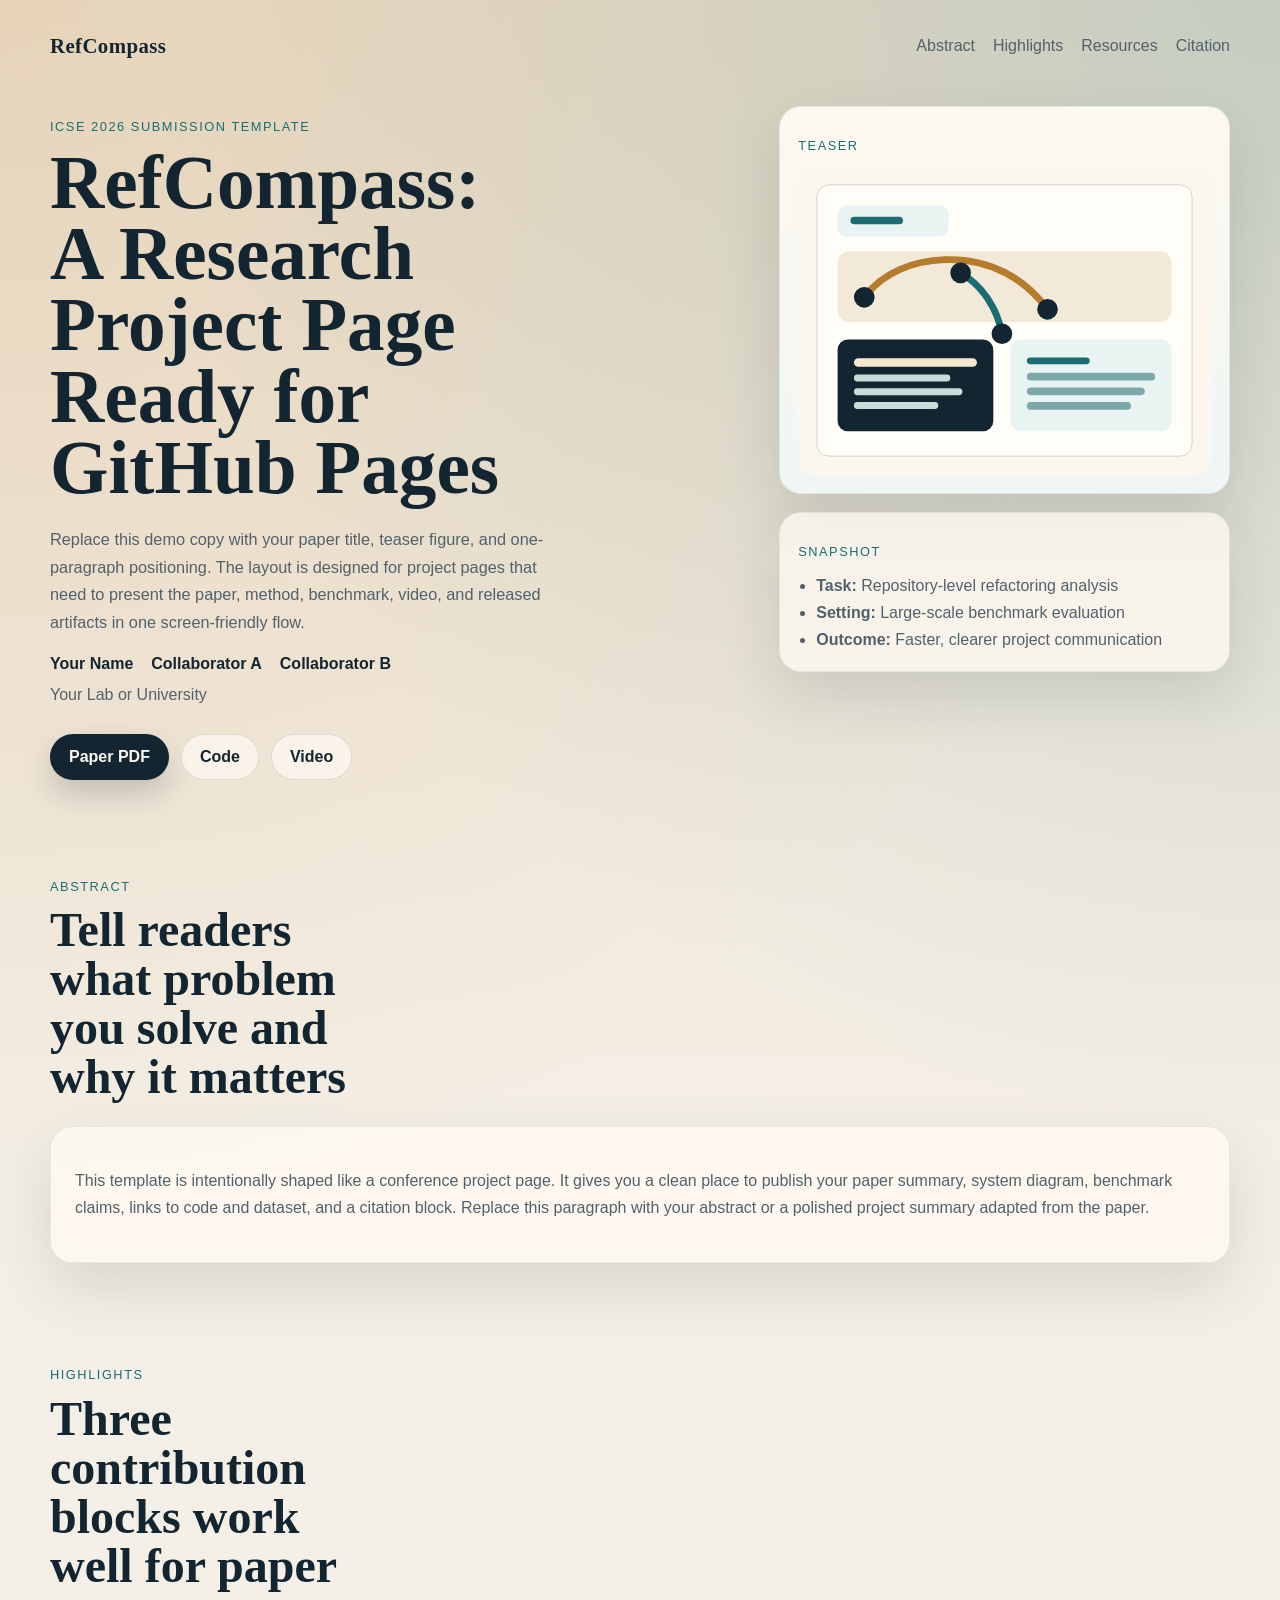
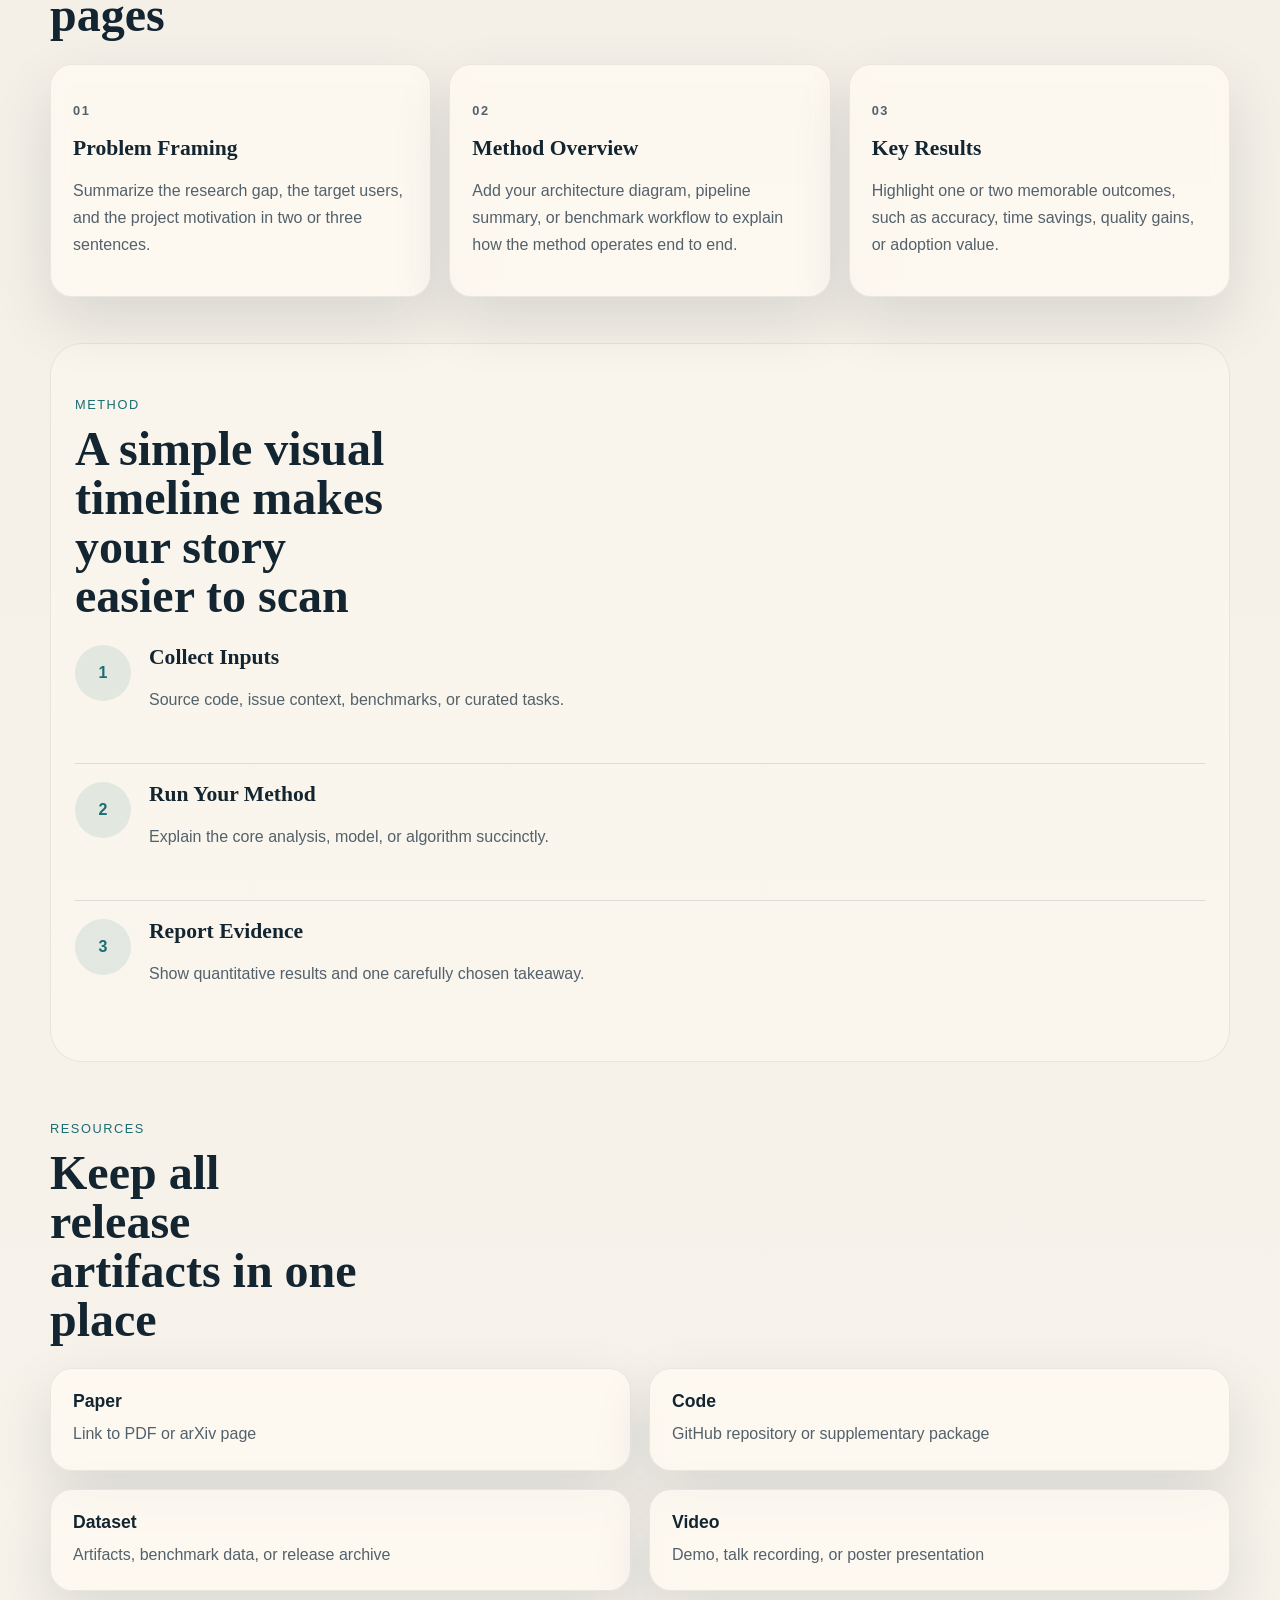
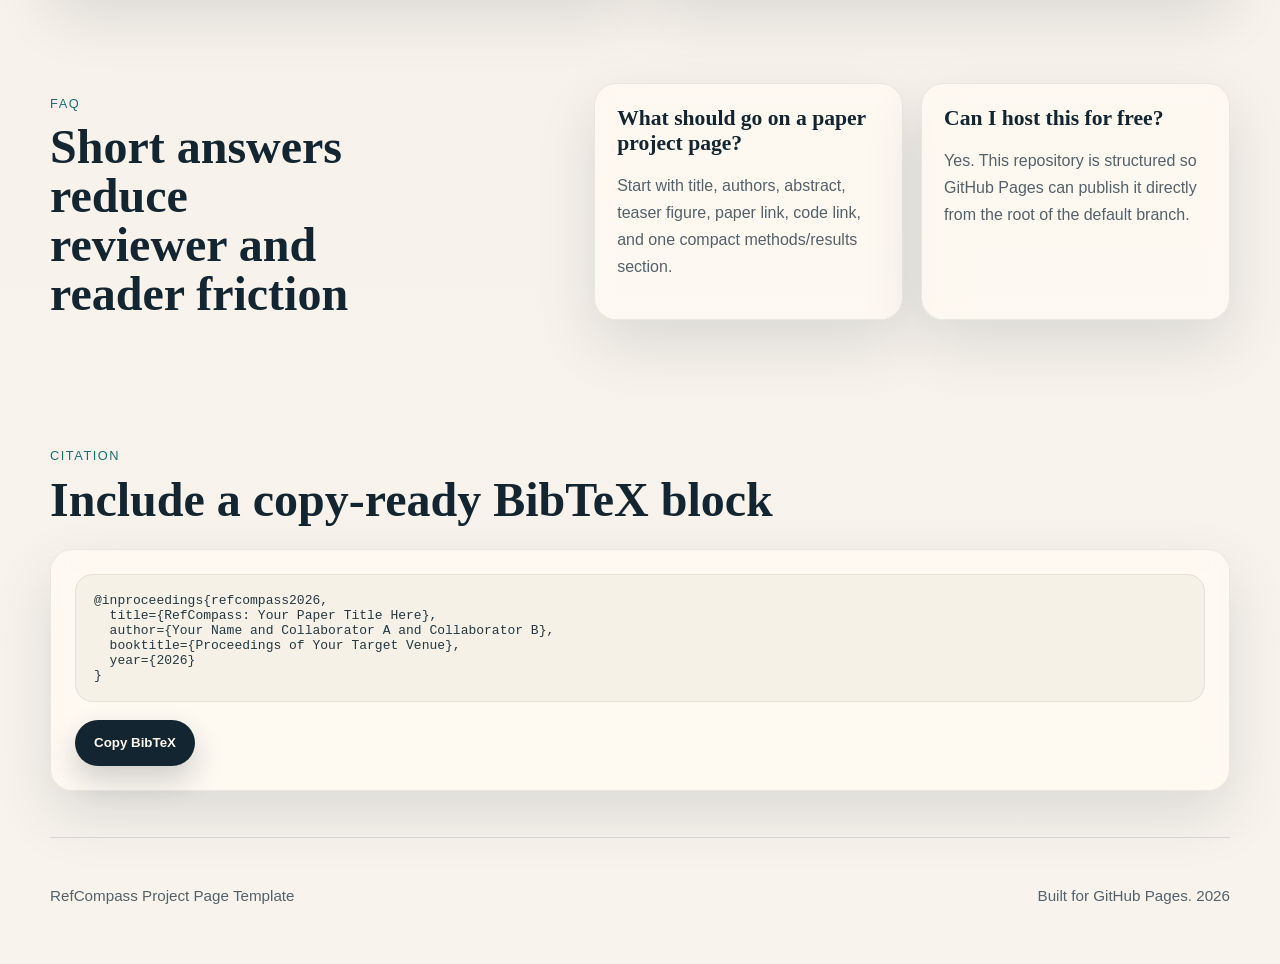
==== index.html @ 828da2b2 "Initial paper project site" ====
<!DOCTYPE html>
<html lang="en">
  <head>
    <meta charset="UTF-8" />
    <meta name="viewport" content="width=device-width, initial-scale=1.0" />
    <title>RefCompass | Paper Project</title>
    <meta
      name="description"
      content="RefCompass is a paper project website template for showcasing your research, demo, code, and artifacts."
    />
    <link rel="stylesheet" href="./styles.css" />
  </head>
  <body>
    <div class="page-shell">
      <header class="hero">
        <nav class="topbar">
          <a class="brand" href="#top">RefCompass</a>
          <div class="topbar-links">
            <a href="#abstract">Abstract</a>
            <a href="#highlights">Highlights</a>
            <a href="#resources">Resources</a>
            <a href="#citation">Citation</a>
          </div>
        </nav>

        <section class="hero-grid" id="top">
          <div class="hero-copy">
            <p class="eyebrow">ICSE 2026 Submission Template</p>
            <h1>RefCompass: A Research Project Page Ready for GitHub Pages</h1>
            <p class="hero-text">
              Replace this demo copy with your paper title, teaser figure, and
              one-paragraph positioning. The layout is designed for project
              pages that need to present the paper, method, benchmark, video,
              and released artifacts in one screen-friendly flow.
            </p>
            <div class="author-line">
              <span>Your Name</span>
              <span>Collaborator A</span>
              <span>Collaborator B</span>
            </div>
            <p class="affiliation">Your Lab or University</p>
            <div class="hero-actions">
              <a class="button button-primary" href="#resources">Paper PDF</a>
              <a class="button button-secondary" href="#resources">Code</a>
              <a class="button button-secondary" href="#resources">Video</a>
            </div>
          </div>

          <aside class="hero-panel">
            <div class="panel-card panel-card-accent">
              <p class="panel-kicker">Teaser</p>
              <img
                src="./assets/preview-card.svg"
                alt="Preview illustration for the research project page"
              />
            </div>
            <div class="panel-card">
              <p class="panel-kicker">Snapshot</p>
              <ul class="stat-list">
                <li><strong>Task:</strong> Repository-level refactoring analysis</li>
                <li><strong>Setting:</strong> Large-scale benchmark evaluation</li>
                <li><strong>Outcome:</strong> Faster, clearer project communication</li>
              </ul>
            </div>
          </aside>
        </section>
      </header>

      <main>
        <section class="section" id="abstract">
          <div class="section-heading">
            <p class="section-label">Abstract</p>
            <h2>Tell readers what problem you solve and why it matters</h2>
          </div>
          <div class="abstract-card">
            <p>
              This template is intentionally shaped like a conference project
              page. It gives you a clean place to publish your paper summary,
              system diagram, benchmark claims, links to code and dataset, and
              a citation block. Replace this paragraph with your abstract or a
              polished project summary adapted from the paper.
            </p>
          </div>
        </section>

        <section class="section" id="highlights">
          <div class="section-heading">
            <p class="section-label">Highlights</p>
            <h2>Three contribution blocks work well for paper pages</h2>
          </div>
          <div class="feature-grid">
            <article class="feature-card">
              <p class="feature-index">01</p>
              <h3>Problem Framing</h3>
              <p>
                Summarize the research gap, the target users, and the project
                motivation in two or three sentences.
              </p>
            </article>
            <article class="feature-card">
              <p class="feature-index">02</p>
              <h3>Method Overview</h3>
              <p>
                Add your architecture diagram, pipeline summary, or benchmark
                workflow to explain how the method operates end to end.
              </p>
            </article>
            <article class="feature-card">
              <p class="feature-index">03</p>
              <h3>Key Results</h3>
              <p>
                Highlight one or two memorable outcomes, such as accuracy,
                time savings, quality gains, or adoption value.
              </p>
            </article>
          </div>
        </section>

        <section class="section section-alt">
          <div class="section-heading">
            <p class="section-label">Method</p>
            <h2>A simple visual timeline makes your story easier to scan</h2>
          </div>
          <div class="timeline">
            <div class="timeline-step">
              <span>1</span>
              <div>
                <h3>Collect Inputs</h3>
                <p>Source code, issue context, benchmarks, or curated tasks.</p>
              </div>
            </div>
            <div class="timeline-step">
              <span>2</span>
              <div>
                <h3>Run Your Method</h3>
                <p>Explain the core analysis, model, or algorithm succinctly.</p>
              </div>
            </div>
            <div class="timeline-step">
              <span>3</span>
              <div>
                <h3>Report Evidence</h3>
                <p>Show quantitative results and one carefully chosen takeaway.</p>
              </div>
            </div>
          </div>
        </section>

        <section class="section" id="resources">
          <div class="section-heading">
            <p class="section-label">Resources</p>
            <h2>Keep all release artifacts in one place</h2>
          </div>
          <div class="resource-grid">
            <a class="resource-card" href="#">
              <strong>Paper</strong>
              <span>Link to PDF or arXiv page</span>
            </a>
            <a class="resource-card" href="#">
              <strong>Code</strong>
              <span>GitHub repository or supplementary package</span>
            </a>
            <a class="resource-card" href="#">
              <strong>Dataset</strong>
              <span>Artifacts, benchmark data, or release archive</span>
            </a>
            <a class="resource-card" href="#">
              <strong>Video</strong>
              <span>Demo, talk recording, or poster presentation</span>
            </a>
          </div>
        </section>

        <section class="section section-split">
          <div class="section-heading">
            <p class="section-label">FAQ</p>
            <h2>Short answers reduce reviewer and reader friction</h2>
          </div>
          <div class="faq-list">
            <article class="faq-card">
              <h3>What should go on a paper project page?</h3>
              <p>
                Start with title, authors, abstract, teaser figure, paper link,
                code link, and one compact methods/results section.
              </p>
            </article>
            <article class="faq-card">
              <h3>Can I host this for free?</h3>
              <p>
                Yes. This repository is structured so GitHub Pages can publish
                it directly from the root of the default branch.
              </p>
            </article>
          </div>
        </section>

        <section class="section citation-section" id="citation">
          <div class="section-heading">
            <p class="section-label">Citation</p>
            <h2>Include a copy-ready BibTeX block</h2>
          </div>
          <div class="citation-card">
            <pre id="bibtex">@inproceedings{refcompass2026,
  title={RefCompass: Your Paper Title Here},
  author={Your Name and Collaborator A and Collaborator B},
  booktitle={Proceedings of Your Target Venue},
  year={2026}
}</pre>
            <button id="copy-citation" class="button button-primary" type="button">
              Copy BibTeX
            </button>
          </div>
        </section>
      </main>

      <footer class="footer">
        <p>RefCompass Project Page Template</p>
        <p>
          Built for GitHub Pages. <span id="year"></span>
        </p>
      </footer>
    </div>

    <script src="./script.js"></script>
  </body>
</html>
---- styles.css ----
:root {
  --bg: #f4efe6;
  --paper: #fffaf2;
  --ink: #132530;
  --muted: #53616b;
  --line: rgba(19, 37, 48, 0.12);
  --gold: #b67b2d;
  --teal: #1b6d74;
  --teal-soft: rgba(27, 109, 116, 0.1);
  --shadow: 0 24px 60px rgba(19, 37, 48, 0.12);
  --radius: 22px;
}

* {
  box-sizing: border-box;
}

html {
  scroll-behavior: smooth;
}

body {
  margin: 0;
  font-family: "Avenir Next", "Segoe UI", sans-serif;
  color: var(--ink);
  background:
    radial-gradient(circle at top left, rgba(182, 123, 45, 0.16), transparent 28%),
    radial-gradient(circle at top right, rgba(27, 109, 116, 0.2), transparent 26%),
    linear-gradient(180deg, #efe4d3 0%, var(--bg) 30%, #f8f4ed 100%);
}

a {
  color: inherit;
  text-decoration: none;
}

img {
  display: block;
  max-width: 100%;
}

.page-shell {
  width: min(1180px, calc(100% - 32px));
  margin: 0 auto;
  padding: 24px 0 40px;
}

.hero {
  padding: 10px 0 40px;
}

.topbar {
  display: flex;
  align-items: center;
  justify-content: space-between;
  gap: 20px;
  margin-bottom: 48px;
}

.brand {
  font-family: "Iowan Old Style", "Palatino Linotype", serif;
  font-size: 1.3rem;
  font-weight: 700;
  letter-spacing: 0.02em;
}

.topbar-links {
  display: flex;
  flex-wrap: wrap;
  gap: 18px;
  color: var(--muted);
}

.hero-grid {
  display: grid;
  grid-template-columns: minmax(0, 1.4fr) minmax(300px, 0.9fr);
  gap: 28px;
  align-items: start;
}

.eyebrow,
.section-label,
.panel-kicker,
.feature-index {
  text-transform: uppercase;
  letter-spacing: 0.12em;
  font-size: 0.8rem;
}

.eyebrow,
.section-label,
.panel-kicker {
  color: var(--teal);
}

h1,
h2,
h3 {
  font-family: "Iowan Old Style", "Palatino Linotype", serif;
  margin: 0;
}

h1 {
  margin-top: 10px;
  font-size: clamp(2.7rem, 6vw, 4.7rem);
  line-height: 0.95;
  max-width: 12ch;
}

h2 {
  font-size: clamp(2rem, 4vw, 3rem);
  line-height: 1.02;
  max-width: 13ch;
}

h3 {
  font-size: 1.35rem;
  margin-bottom: 12px;
}

.hero-text,
.abstract-card p,
.feature-card p,
.timeline-step p,
.resource-card span,
.faq-card p,
.footer,
.stat-list,
.affiliation {
  color: var(--muted);
  line-height: 1.7;
}

.hero-text {
  margin: 22px 0 18px;
  max-width: 58ch;
  font-size: 1.02rem;
}

.author-line {
  display: flex;
  flex-wrap: wrap;
  gap: 10px 18px;
  font-weight: 600;
}

.affiliation {
  margin: 8px 0 26px;
}

.hero-actions {
  display: flex;
  flex-wrap: wrap;
  gap: 12px;
}

.button {
  display: inline-flex;
  align-items: center;
  justify-content: center;
  min-height: 46px;
  padding: 0 18px;
  border-radius: 999px;
  border: 1px solid transparent;
  font-weight: 700;
  transition: transform 180ms ease, box-shadow 180ms ease, background 180ms ease;
  cursor: pointer;
}

.button:hover {
  transform: translateY(-2px);
}

.button-primary {
  background: var(--ink);
  color: #fdf8f0;
  box-shadow: 0 14px 30px rgba(19, 37, 48, 0.2);
}

.button-secondary {
  background: rgba(255, 250, 242, 0.7);
  border-color: var(--line);
}

.hero-panel,
.feature-grid,
.resource-grid,
.faq-list {
  display: grid;
  gap: 18px;
}

.panel-card,
.abstract-card,
.feature-card,
.resource-card,
.faq-card,
.citation-card {
  background: rgba(255, 250, 242, 0.76);
  border: 1px solid rgba(19, 37, 48, 0.08);
  border-radius: var(--radius);
  box-shadow: var(--shadow);
  backdrop-filter: blur(8px);
}

.panel-card {
  padding: 18px;
}

.panel-card-accent {
  background: linear-gradient(180deg, rgba(255, 250, 242, 0.95), rgba(240, 248, 247, 0.95));
}

.panel-card img {
  margin-top: 12px;
  border-radius: 16px;
  overflow: hidden;
}

.stat-list {
  margin: 10px 0 0;
  padding-left: 18px;
}

.section {
  padding: 46px 0;
}

.section-alt {
  background: rgba(255, 250, 242, 0.45);
  border: 1px solid rgba(19, 37, 48, 0.08);
  border-radius: 32px;
  padding: 40px 24px;
}

.section-split {
  display: grid;
  grid-template-columns: minmax(0, 0.9fr) minmax(0, 1.1fr);
  gap: 24px;
  align-items: start;
}

.section-heading {
  margin-bottom: 24px;
}

.abstract-card,
.citation-card {
  padding: 24px;
}

.feature-grid {
  grid-template-columns: repeat(3, minmax(0, 1fr));
}

.feature-card,
.faq-card {
  padding: 22px;
}

.feature-index {
  color: var(--gold);
  font-weight: 700;
  margin-bottom: 14px;
}

.timeline {
  display: grid;
  gap: 16px;
}

.timeline-step {
  display: grid;
  grid-template-columns: 56px 1fr;
  gap: 18px;
  align-items: start;
  padding: 18px 0;
  border-top: 1px solid var(--line);
}

.timeline-step:first-child {
  border-top: 0;
  padding-top: 0;
}

.timeline-step span {
  width: 56px;
  height: 56px;
  display: inline-flex;
  align-items: center;
  justify-content: center;
  border-radius: 50%;
  background: var(--teal-soft);
  color: var(--teal);
  font-weight: 800;
}

.resource-grid {
  grid-template-columns: repeat(2, minmax(0, 1fr));
}

.resource-card {
  padding: 22px;
  transition: transform 180ms ease, border-color 180ms ease;
}

.resource-card:hover {
  transform: translateY(-3px);
  border-color: rgba(27, 109, 116, 0.28);
}

.resource-card strong {
  display: block;
  margin-bottom: 8px;
  font-size: 1.1rem;
}

.faq-list {
  grid-template-columns: repeat(2, minmax(0, 1fr));
}

.citation-section h2 {
  max-width: none;
}

pre {
  margin: 0 0 18px;
  padding: 18px;
  border-radius: 18px;
  overflow-x: auto;
  background: #f6f1e6;
  border: 1px solid rgba(19, 37, 48, 0.08);
  color: #233843;
}

.footer {
  display: flex;
  justify-content: space-between;
  gap: 16px;
  padding-top: 30px;
  border-top: 1px solid var(--line);
  font-size: 0.95rem;
}

@media (max-width: 920px) {
  .hero-grid,
  .section-split,
  .feature-grid,
  .resource-grid,
  .faq-list {
    grid-template-columns: 1fr;
  }

  .topbar,
  .footer {
    flex-direction: column;
    align-items: flex-start;
  }
}

@media (max-width: 640px) {
  .page-shell {
    width: min(100% - 20px, 1180px);
  }

  h1 {
    font-size: clamp(2.3rem, 13vw, 3.4rem);
  }

  h2 {
    font-size: clamp(1.8rem, 9vw, 2.5rem);
  }

  .section-alt,
  .abstract-card,
  .feature-card,
  .faq-card,
  .resource-card,
  .citation-card,
  .panel-card {
    padding: 18px;
  }
}
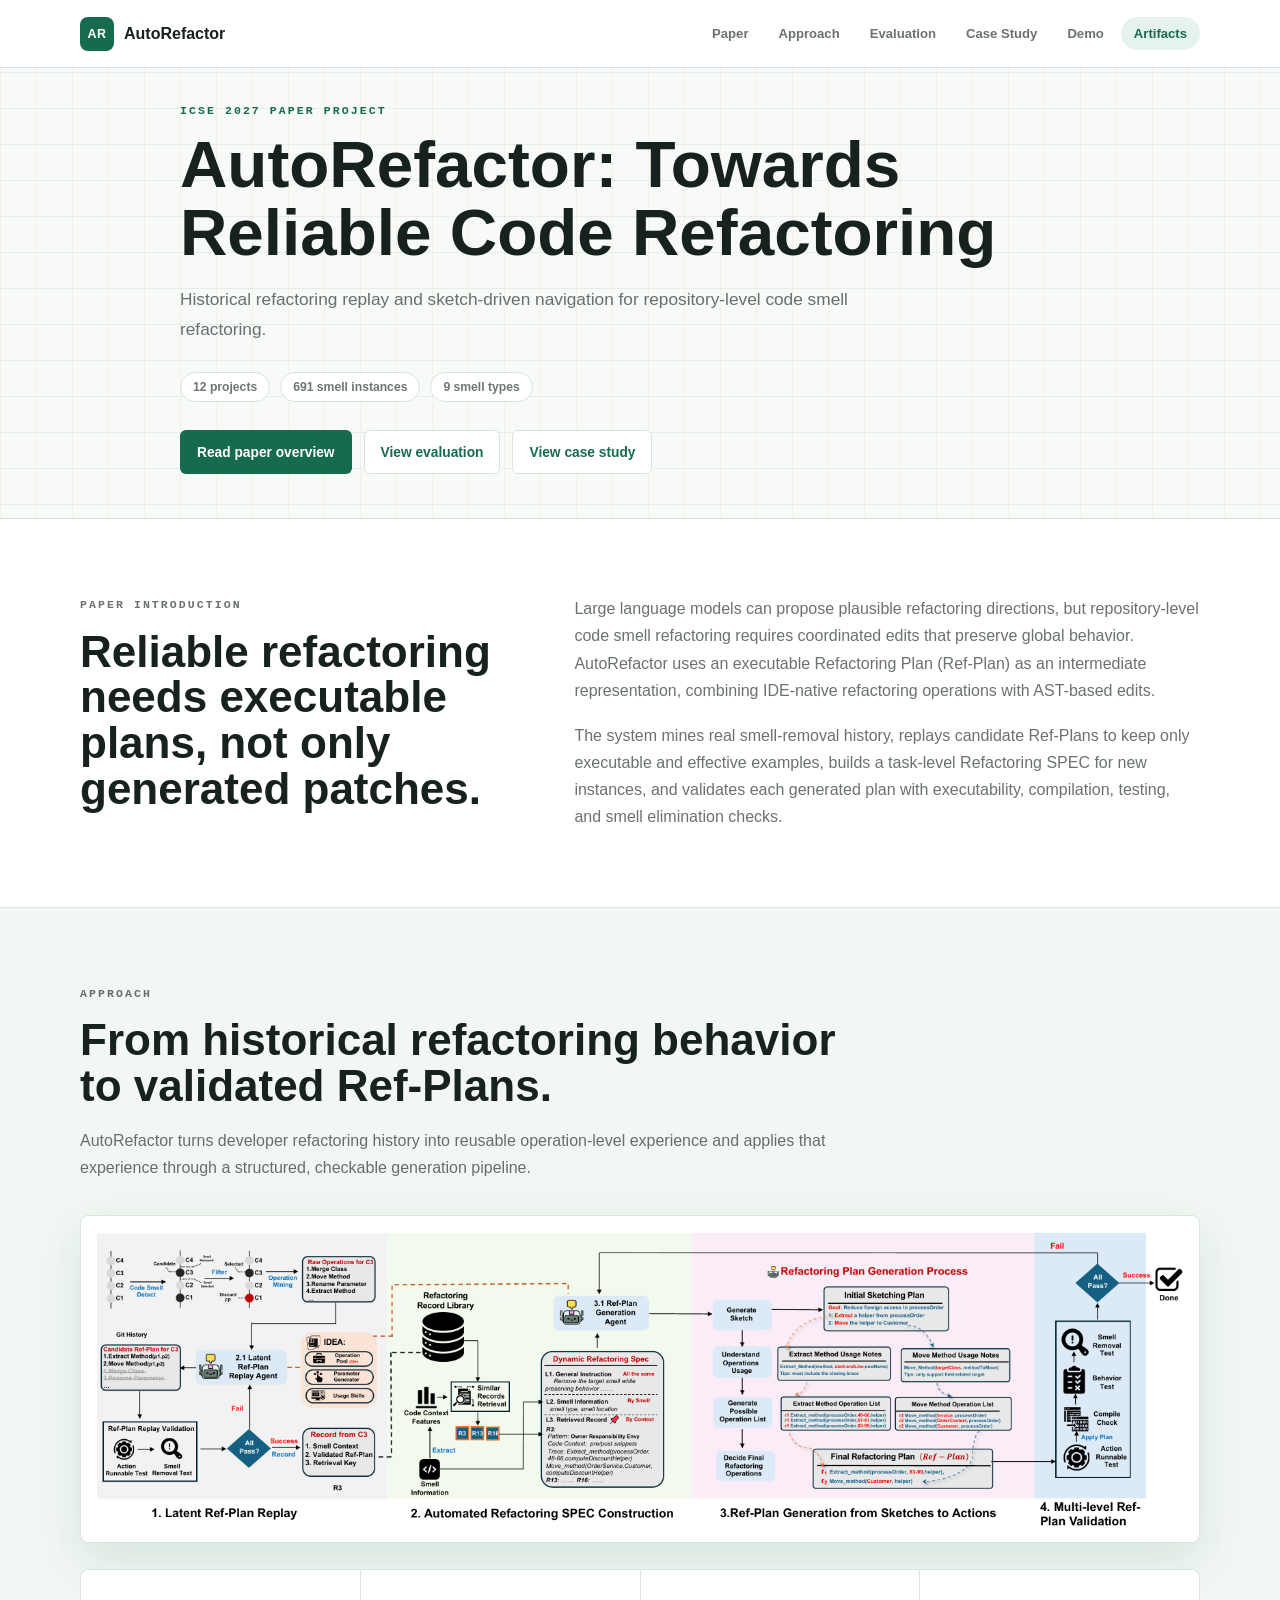
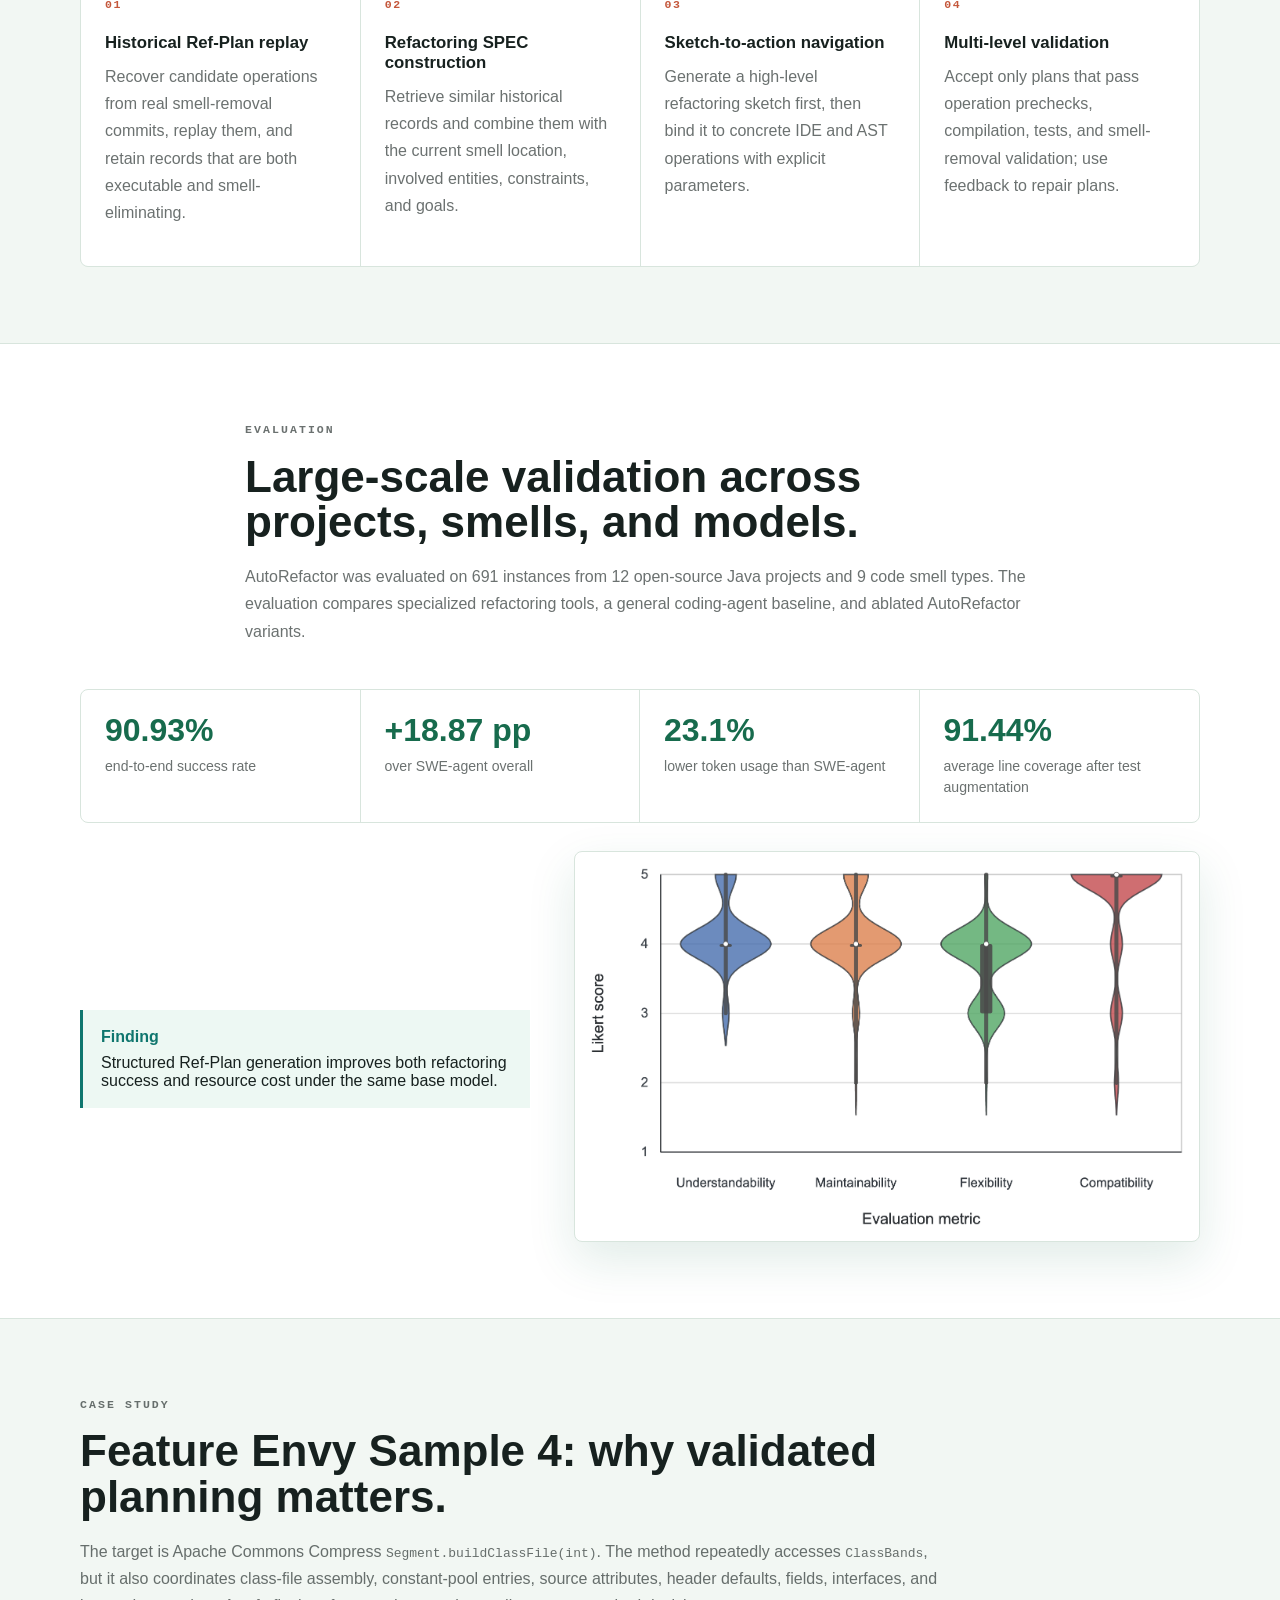
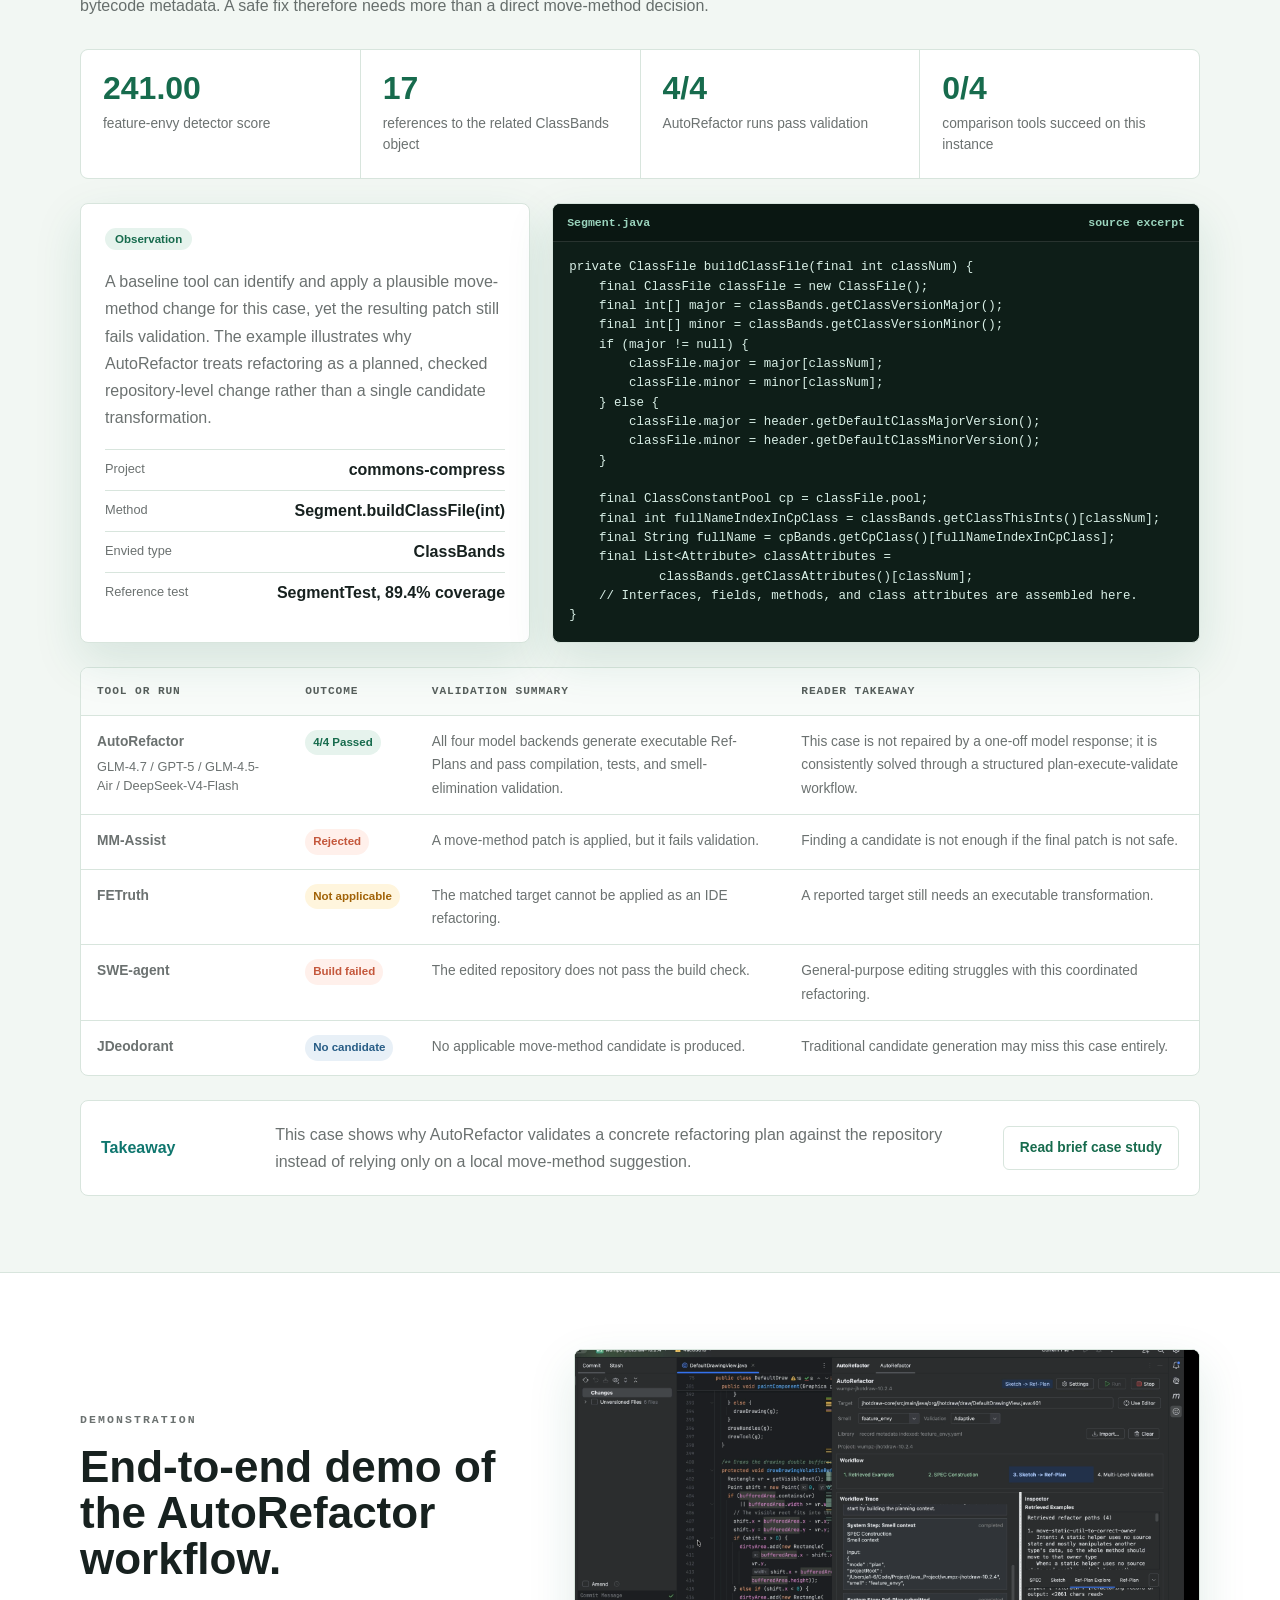
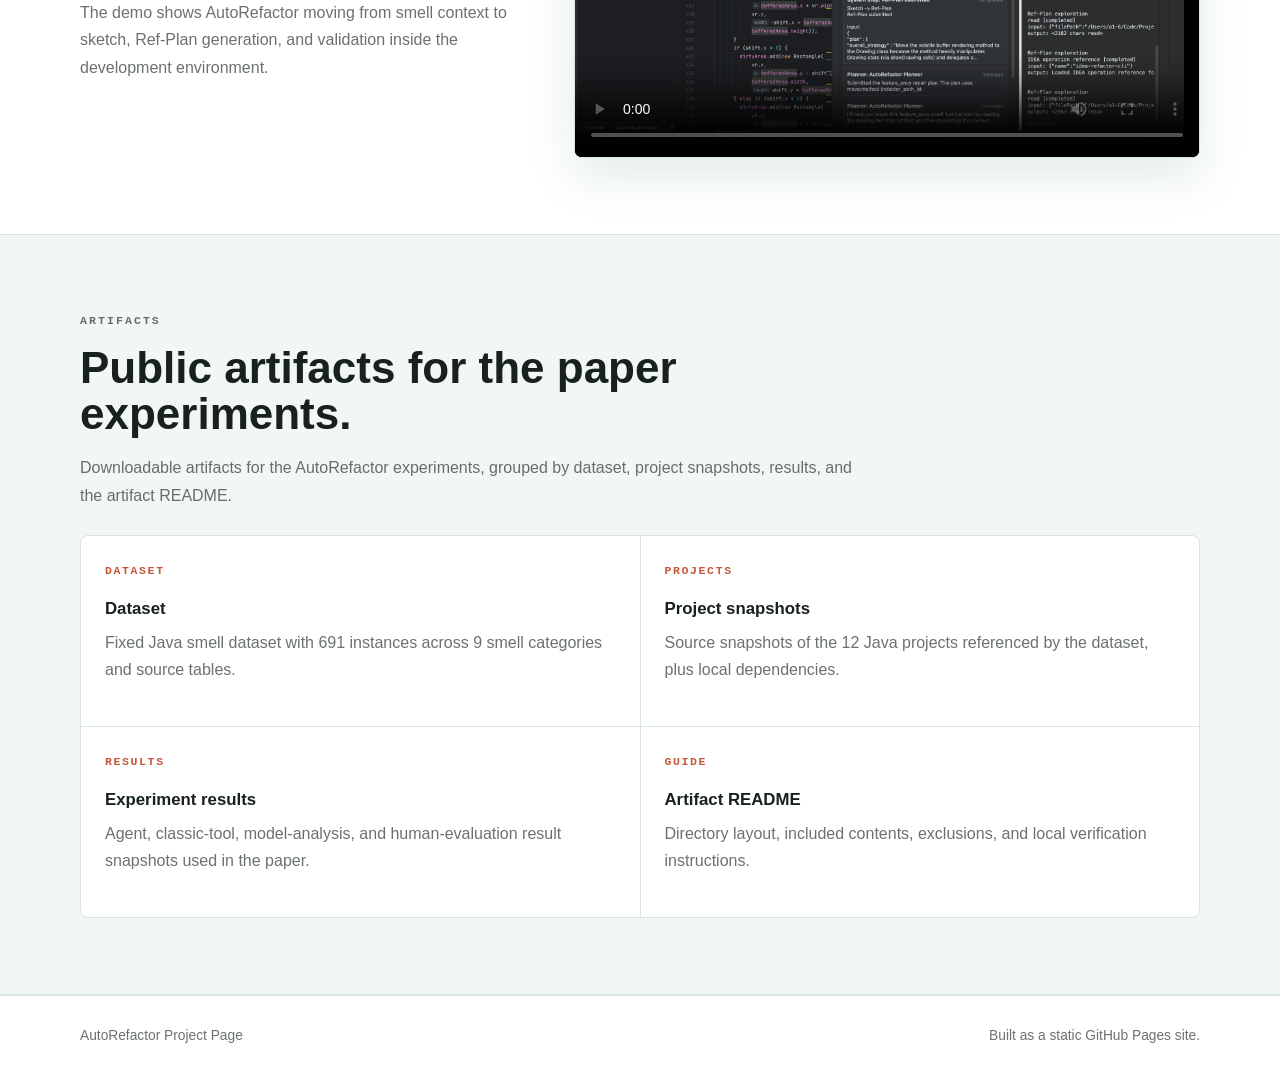
==== commit 2875b8de: "Add paper figures, demo poster, downloads, and case study page - Add assets/paper/ figures (method-o" ====
--- a/index.html
+++ b/index.html
@@ -3,223 +3,419 @@
   <head>
     <meta charset="UTF-8" />
     <meta name="viewport" content="width=device-width, initial-scale=1.0" />
-    <title>RefCompass | Paper Project</title>
+    <title>AutoRefactor | Reliable Repository-Level Refactoring</title>
     <meta
       name="description"
-      content="RefCompass is a paper project website template for showcasing your research, demo, code, and artifacts."
+      content="AutoRefactor is a research project on reliable repository-level code smell refactoring via historical refactoring replay and sketch-driven navigation."
     />
+    <meta name="theme-color" content="#f7faf6" />
     <link rel="stylesheet" href="./styles.css" />
   </head>
   <body>
-    <div class="page-shell">
-      <header class="hero">
-        <nav class="topbar">
-          <a class="brand" href="#top">RefCompass</a>
-          <div class="topbar-links">
-            <a href="#abstract">Abstract</a>
-            <a href="#highlights">Highlights</a>
-            <a href="#resources">Resources</a>
-            <a href="#citation">Citation</a>
-          </div>
-        </nav>
-
-        <section class="hero-grid" id="top">
+    <header class="site-header">
+      <a class="brand" href="#top" aria-label="AutoRefactor home">
+        <span class="brand-mark">AR</span>
+        <span>AutoRefactor</span>
+      </a>
+      <nav class="nav-links" id="nav-links" aria-label="Main navigation">
+        <a href="#paper">Paper</a>
+        <a href="#approach">Approach</a>
+        <a href="#results">Evaluation</a>
+        <a href="#case-study">Case Study</a>
+        <a href="#demo">Demo</a>
+        <a href="#artifacts">Artifacts</a>
+      </nav>
+      <button class="nav-toggle" id="nav-toggle" type="button" aria-label="Open navigation" aria-expanded="false">
+        <span></span>
+        <span></span>
+      </button>
+    </header>
+
+    <main id="top">
+      <section class="hero paper-grid">
+        <div class="page-shell hero-layout">
           <div class="hero-copy">
-            <p class="eyebrow">ICSE 2026 Submission Template</p>
-            <h1>RefCompass: A Research Project Page Ready for GitHub Pages</h1>
-            <p class="hero-text">
-              Replace this demo copy with your paper title, teaser figure, and
-              one-paragraph positioning. The layout is designed for project
-              pages that need to present the paper, method, benchmark, video,
-              and released artifacts in one screen-friendly flow.
-            </p>
-            <div class="author-line">
-              <span>Your Name</span>
-              <span>Collaborator A</span>
-              <span>Collaborator B</span>
-            </div>
-            <p class="affiliation">Your Lab or University</p>
+            <p class="eyebrow">ICSE 2027 paper project</p>
+            <h1>AutoRefactor: Towards Reliable Code Refactoring</h1>
+            <p class="subtitle">
+              Historical refactoring replay and sketch-driven navigation for
+              repository-level code smell refactoring.
+            </p>
+            <div class="meta-row" aria-label="Paper metadata">
+              <span>12 projects</span>
+              <span>691 smell instances</span>
+              <span>9 smell types</span>
+            </div>
             <div class="hero-actions">
-              <a class="button button-primary" href="#resources">Paper PDF</a>
-              <a class="button button-secondary" href="#resources">Code</a>
-              <a class="button button-secondary" href="#resources">Video</a>
-            </div>
-          </div>
-
-          <aside class="hero-panel">
-            <div class="panel-card panel-card-accent">
-              <p class="panel-kicker">Teaser</p>
-              <img
-                src="./assets/preview-card.svg"
-                alt="Preview illustration for the research project page"
-              />
-            </div>
-            <div class="panel-card">
-              <p class="panel-kicker">Snapshot</p>
-              <ul class="stat-list">
-                <li><strong>Task:</strong> Repository-level refactoring analysis</li>
-                <li><strong>Setting:</strong> Large-scale benchmark evaluation</li>
-                <li><strong>Outcome:</strong> Faster, clearer project communication</li>
-              </ul>
-            </div>
-          </aside>
-        </section>
-      </header>
-
-      <main>
-        <section class="section" id="abstract">
-          <div class="section-heading">
-            <p class="section-label">Abstract</p>
-            <h2>Tell readers what problem you solve and why it matters</h2>
-          </div>
-          <div class="abstract-card">
-            <p>
-              This template is intentionally shaped like a conference project
-              page. It gives you a clean place to publish your paper summary,
-              system diagram, benchmark claims, links to code and dataset, and
-              a citation block. Replace this paragraph with your abstract or a
-              polished project summary adapted from the paper.
-            </p>
-          </div>
-        </section>
-
-        <section class="section" id="highlights">
-          <div class="section-heading">
-            <p class="section-label">Highlights</p>
-            <h2>Three contribution blocks work well for paper pages</h2>
-          </div>
-          <div class="feature-grid">
-            <article class="feature-card">
-              <p class="feature-index">01</p>
-              <h3>Problem Framing</h3>
+              <a class="button button-primary" href="#paper">Read paper overview</a>
+              <a class="button button-secondary" href="#results">View evaluation</a>
+              <a class="button button-secondary" href="#case-study">View case study</a>
+            </div>
+          </div>
+        </div>
+      </section>
+
+      <section class="section" id="paper">
+        <div class="page-shell split-heading">
+          <div class="section-intro">
+            <p class="eyebrow">Paper introduction</p>
+            <h2>Reliable refactoring needs executable plans, not only generated patches.</h2>
+          </div>
+          <div class="paper-summary">
+            <p>
+              Large language models can propose plausible refactoring directions,
+              but repository-level code smell refactoring requires coordinated
+              edits that preserve global behavior. AutoRefactor uses an executable
+              Refactoring Plan (Ref-Plan) as an intermediate representation,
+              combining IDE-native refactoring operations with AST-based edits.
+            </p>
+            <p>
+              The system mines real smell-removal history, replays candidate
+              Ref-Plans to keep only executable and effective examples, builds a
+              task-level Refactoring SPEC for new instances, and validates each
+              generated plan with executability, compilation, testing, and smell
+              elimination checks.
+            </p>
+          </div>
+        </div>
+
+      </section>
+
+      <section class="section section-tinted" id="approach">
+        <div class="page-shell">
+          <div class="section-intro narrow">
+            <p class="eyebrow">Approach</p>
+            <h2>From historical refactoring behavior to validated Ref-Plans.</h2>
+            <p>
+              AutoRefactor turns developer refactoring history into reusable
+              operation-level experience and applies that experience through a
+              structured, checkable generation pipeline.
+            </p>
+          </div>
+
+          <div class="method-frame">
+            <img
+              src="./assets/paper/method-overview.png"
+              alt="AutoRefactor workflow with historical replay, SPEC construction, Ref-Plan generation, and validation"
+            />
+          </div>
+
+          <div class="process-grid">
+            <article>
+              <span>01</span>
+              <h3>Historical Ref-Plan replay</h3>
               <p>
-                Summarize the research gap, the target users, and the project
-                motivation in two or three sentences.
+                Recover candidate operations from real smell-removal commits,
+                replay them, and retain records that are both executable and
+                smell-eliminating.
               </p>
             </article>
-            <article class="feature-card">
-              <p class="feature-index">02</p>
-              <h3>Method Overview</h3>
+            <article>
+              <span>02</span>
+              <h3>Refactoring SPEC construction</h3>
               <p>
-                Add your architecture diagram, pipeline summary, or benchmark
-                workflow to explain how the method operates end to end.
+                Retrieve similar historical records and combine them with the
+                current smell location, involved entities, constraints, and goals.
               </p>
             </article>
-            <article class="feature-card">
-              <p class="feature-index">03</p>
-              <h3>Key Results</h3>
+            <article>
+              <span>03</span>
+              <h3>Sketch-to-action navigation</h3>
               <p>
-                Highlight one or two memorable outcomes, such as accuracy,
-                time savings, quality gains, or adoption value.
+                Generate a high-level refactoring sketch first, then bind it to
+                concrete IDE and AST operations with explicit parameters.
               </p>
             </article>
-          </div>
-        </section>
-
-        <section class="section section-alt">
-          <div class="section-heading">
-            <p class="section-label">Method</p>
-            <h2>A simple visual timeline makes your story easier to scan</h2>
-          </div>
-          <div class="timeline">
-            <div class="timeline-step">
-              <span>1</span>
-              <div>
-                <h3>Collect Inputs</h3>
-                <p>Source code, issue context, benchmarks, or curated tasks.</p>
-              </div>
-            </div>
-            <div class="timeline-step">
-              <span>2</span>
-              <div>
-                <h3>Run Your Method</h3>
-                <p>Explain the core analysis, model, or algorithm succinctly.</p>
-              </div>
-            </div>
-            <div class="timeline-step">
-              <span>3</span>
-              <div>
-                <h3>Report Evidence</h3>
-                <p>Show quantitative results and one carefully chosen takeaway.</p>
-              </div>
-            </div>
-          </div>
-        </section>
-
-        <section class="section" id="resources">
-          <div class="section-heading">
-            <p class="section-label">Resources</p>
-            <h2>Keep all release artifacts in one place</h2>
-          </div>
-          <div class="resource-grid">
-            <a class="resource-card" href="#">
-              <strong>Paper</strong>
-              <span>Link to PDF or arXiv page</span>
-            </a>
-            <a class="resource-card" href="#">
-              <strong>Code</strong>
-              <span>GitHub repository or supplementary package</span>
-            </a>
-            <a class="resource-card" href="#">
-              <strong>Dataset</strong>
-              <span>Artifacts, benchmark data, or release archive</span>
-            </a>
-            <a class="resource-card" href="#">
-              <strong>Video</strong>
-              <span>Demo, talk recording, or poster presentation</span>
-            </a>
-          </div>
-        </section>
-
-        <section class="section section-split">
-          <div class="section-heading">
-            <p class="section-label">FAQ</p>
-            <h2>Short answers reduce reviewer and reader friction</h2>
-          </div>
-          <div class="faq-list">
-            <article class="faq-card">
-              <h3>What should go on a paper project page?</h3>
+            <article>
+              <span>04</span>
+              <h3>Multi-level validation</h3>
               <p>
-                Start with title, authors, abstract, teaser figure, paper link,
-                code link, and one compact methods/results section.
+                Accept only plans that pass operation prechecks, compilation,
+                tests, and smell-removal validation; use feedback to repair plans.
               </p>
             </article>
-            <article class="faq-card">
-              <h3>Can I host this for free?</h3>
+          </div>
+        </div>
+      </section>
+
+      <section class="section" id="results">
+        <div class="page-shell section-intro narrow">
+          <p class="eyebrow">Evaluation</p>
+          <h2>Large-scale validation across projects, smells, and models.</h2>
+          <p>
+            AutoRefactor was evaluated on 691 instances from 12 open-source
+            Java projects and 9 code smell types. The evaluation compares
+            specialized refactoring tools, a general coding-agent baseline, and
+            ablated AutoRefactor variants.
+          </p>
+        </div>
+
+        <div class="page-shell metric-strip" aria-label="Key evaluation results">
+          <div>
+            <strong>90.93%</strong>
+            <span>end-to-end success rate</span>
+          </div>
+          <div>
+            <strong>+18.87 pp</strong>
+            <span>over SWE-agent overall</span>
+          </div>
+          <div>
+            <strong>23.1%</strong>
+            <span>lower token usage than SWE-agent</span>
+          </div>
+          <div>
+            <strong>91.44%</strong>
+            <span>average line coverage after test augmentation</span>
+          </div>
+        </div>
+
+        <div class="page-shell result-layout evaluation-detail">
+          <div>
+            <div class="result-callout">
+              <strong>Finding</strong>
+              <span>
+                Structured Ref-Plan generation improves both refactoring success
+                and resource cost under the same base model.
+              </span>
+            </div>
+          </div>
+          <div class="quality-figure">
+            <img
+              src="./assets/paper/rq4-patch-quality.png"
+              alt="Human evaluation violin chart for AutoRefactor patch quality"
+            />
+          </div>
+        </div>
+      </section>
+
+      <section class="section section-tinted" id="case-study">
+        <div class="page-shell">
+          <div class="case-header">
+            <p class="eyebrow">Case study</p>
+            <h2>Feature Envy Sample 4: why validated planning matters.</h2>
+            <p>
+              The target is Apache Commons Compress
+              <code>Segment.buildClassFile(int)</code>. The method repeatedly
+              accesses <code>ClassBands</code>, but it also coordinates class-file
+              assembly, constant-pool entries, source attributes, header defaults,
+              fields, interfaces, and bytecode metadata. A safe fix therefore
+              needs more than a direct move-method decision.
+            </p>
+          </div>
+
+          <div class="case-metrics" aria-label="Feature Envy Sample 4 metrics">
+            <div>
+              <strong>241.00</strong>
+              <span>feature-envy detector score</span>
+            </div>
+            <div>
+              <strong>17</strong>
+              <span>references to the related ClassBands object</span>
+            </div>
+            <div>
+              <strong>4/4</strong>
+              <span>AutoRefactor runs pass validation</span>
+            </div>
+            <div>
+              <strong>0/4</strong>
+              <span>comparison tools succeed on this instance</span>
+            </div>
+          </div>
+
+          <div class="case-comparison">
+            <div class="case-panel case-claim">
+              <span>Observation</span>
               <p>
-                Yes. This repository is structured so GitHub Pages can publish
-                it directly from the root of the default branch.
+                A baseline tool can identify and apply a plausible move-method
+                change for this case, yet the resulting patch still fails
+                validation. The example illustrates why AutoRefactor treats
+                refactoring as a planned, checked repository-level change rather
+                than a single candidate transformation.
               </p>
-            </article>
-          </div>
-        </section>
-
-        <section class="section citation-section" id="citation">
-          <div class="section-heading">
-            <p class="section-label">Citation</p>
-            <h2>Include a copy-ready BibTeX block</h2>
-          </div>
-          <div class="citation-card">
-            <pre id="bibtex">@inproceedings{refcompass2026,
-  title={RefCompass: Your Paper Title Here},
-  author={Your Name and Collaborator A and Collaborator B},
-  booktitle={Proceedings of Your Target Venue},
-  year={2026}
-}</pre>
-            <button id="copy-citation" class="button button-primary" type="button">
-              Copy BibTeX
-            </button>
-          </div>
-        </section>
-      </main>
-
-      <footer class="footer">
-        <p>RefCompass Project Page Template</p>
-        <p>
-          Built for GitHub Pages. <span id="year"></span>
-        </p>
-      </footer>
-    </div>
+              <dl class="case-facts">
+                <div>
+                  <dt>Project</dt>
+                  <dd>commons-compress</dd>
+                </div>
+                <div>
+                  <dt>Method</dt>
+                  <dd>Segment.buildClassFile(int)</dd>
+                </div>
+                <div>
+                  <dt>Envied type</dt>
+                  <dd>ClassBands</dd>
+                </div>
+                <div>
+                  <dt>Reference test</dt>
+                  <dd>SegmentTest, 89.4% coverage</dd>
+                </div>
+              </dl>
+            </div>
+
+            <div class="case-panel case-code">
+              <div class="case-code-title">
+                <span>Segment.java</span>
+                <span>source excerpt</span>
+              </div>
+              <pre aria-label="Relevant Java source excerpt"><code>private ClassFile buildClassFile(final int classNum) {
+    final ClassFile classFile = new ClassFile();
+    final int[] major = classBands.getClassVersionMajor();
+    final int[] minor = classBands.getClassVersionMinor();
+    if (major != null) {
+        classFile.major = major[classNum];
+        classFile.minor = minor[classNum];
+    } else {
+        classFile.major = header.getDefaultClassMajorVersion();
+        classFile.minor = header.getDefaultClassMinorVersion();
+    }
+
+    final ClassConstantPool cp = classFile.pool;
+    final int fullNameIndexInCpClass = classBands.getClassThisInts()[classNum];
+    final String fullName = cpBands.getCpClass()[fullNameIndexInCpClass];
+    final List&lt;Attribute&gt; classAttributes =
+            classBands.getClassAttributes()[classNum];
+    // Interfaces, fields, methods, and class attributes are assembled here.
+}</code></pre>
+            </div>
+          </div>
+
+          <div class="case-table-wrap">
+            <table class="case-table" aria-label="Feature envy sample 4 comparison results">
+              <thead>
+                <tr>
+                  <th>Tool or run</th>
+                  <th>Outcome</th>
+                  <th>Validation summary</th>
+                  <th>Reader takeaway</th>
+                </tr>
+              </thead>
+              <tbody>
+                <tr>
+                  <td data-label="Tool or run">
+                    <strong>AutoRefactor</strong>
+                    <span>GLM-4.7 / GPT-5 / GLM-4.5-Air / DeepSeek-V4-Flash</span>
+                  </td>
+                  <td data-label="Outcome"><span class="status-pill ok">4/4 Passed</span></td>
+                  <td data-label="Validation summary">
+                    All four model backends generate executable Ref-Plans and
+                    pass compilation, tests, and smell-elimination validation.
+                  </td>
+                  <td data-label="Reader takeaway">
+                    This case is not repaired by a one-off model response; it is
+                    consistently solved through a structured plan-execute-validate workflow.
+                  </td>
+                </tr>
+                <tr>
+                  <td data-label="Tool or run"><strong>MM-Assist</strong></td>
+                  <td data-label="Outcome"><span class="status-pill bad">Rejected</span></td>
+                  <td data-label="Validation summary">A move-method patch is applied, but it fails validation.</td>
+                  <td data-label="Reader takeaway">Finding a candidate is not enough if the final patch is not safe.</td>
+                </tr>
+                <tr>
+                  <td data-label="Tool or run"><strong>FETruth</strong></td>
+                  <td data-label="Outcome"><span class="status-pill warn">Not applicable</span></td>
+                  <td data-label="Validation summary">The matched target cannot be applied as an IDE refactoring.</td>
+                  <td data-label="Reader takeaway">A reported target still needs an executable transformation.</td>
+                </tr>
+                <tr>
+                  <td data-label="Tool or run"><strong>SWE-agent</strong></td>
+                  <td data-label="Outcome"><span class="status-pill bad">Build failed</span></td>
+                  <td data-label="Validation summary">The edited repository does not pass the build check.</td>
+                  <td data-label="Reader takeaway">General-purpose editing struggles with this coordinated refactoring.</td>
+                </tr>
+                <tr>
+                  <td data-label="Tool or run"><strong>JDeodorant</strong></td>
+                  <td data-label="Outcome"><span class="status-pill neutral">No candidate</span></td>
+                  <td data-label="Validation summary">No applicable move-method candidate is produced.</td>
+                  <td data-label="Reader takeaway">Traditional candidate generation may miss this case entirely.</td>
+                </tr>
+              </tbody>
+            </table>
+          </div>
+
+          <div class="case-takeaway">
+            <strong>Takeaway</strong>
+            <p>
+              This case shows why AutoRefactor validates a concrete refactoring
+              plan against the repository instead of relying only on a local
+              move-method suggestion.
+            </p>
+            <a class="button button-secondary" href="./feature-envy-sample4-brief-case-study.html">
+              Read brief case study
+            </a>
+          </div>
+        </div>
+      </section>
+
+      <section class="section" id="demo">
+        <div class="page-shell demo-layout">
+          <div class="section-intro">
+            <p class="eyebrow">Demonstration</p>
+            <h2>End-to-end demo of the AutoRefactor workflow.</h2>
+            <p>
+              The demo shows AutoRefactor moving from smell context to sketch,
+              Ref-Plan generation, and validation inside the development
+              environment.
+            </p>
+          </div>
+
+          <div class="video-panel">
+            <video
+              class="demo-video"
+              controls
+              preload="metadata"
+              poster="./assets/demo/autorefactor-demo-poster.png"
+            >
+              <source src="./assets/demo/autorefactor-demo.mp4" type="video/mp4" />
+              Your browser does not support the video tag.
+            </video>
+          </div>
+        </div>
+      </section>
+
+      <section class="section section-tinted" id="artifacts">
+        <div class="page-shell">
+          <div class="section-intro narrow">
+            <p class="eyebrow">Artifacts</p>
+            <h2>Public artifacts for the paper experiments.</h2>
+            <p>
+              Downloadable artifacts for the AutoRefactor experiments, grouped
+              by dataset, project snapshots, results, and the artifact README.
+            </p>
+          </div>
+
+          <div class="artifact-grid">
+            <a href="./downloads/dataset.zip" download>
+              <span>Dataset</span>
+              <h3>Dataset</h3>
+              <p>Fixed Java smell dataset with 691 instances across 9 smell categories and source tables.</p>
+            </a>
+            <a href="./downloads/project-snapshots.zip" download>
+              <span>Projects</span>
+              <h3>Project snapshots</h3>
+              <p>Source snapshots of the 12 Java projects referenced by the dataset, plus local dependencies.</p>
+            </a>
+            <a href="./downloads/results.zip" download>
+              <span>Results</span>
+              <h3>Experiment results</h3>
+              <p>Agent, classic-tool, model-analysis, and human-evaluation result snapshots used in the paper.</p>
+            </a>
+            <a href="./downloads/README.md" download>
+              <span>Guide</span>
+              <h3>Artifact README</h3>
+              <p>Directory layout, included contents, exclusions, and local verification instructions.</p>
+            </a>
+          </div>
+        </div>
+      </section>
+    </main>
+
+    <footer class="footer">
+      <div class="page-shell footer-layout">
+        <span>AutoRefactor Project Page</span>
+        <span>Built as a static GitHub Pages site.</span>
+      </div>
+    </footer>
 
     <script src="./script.js"></script>
   </body>
--- a/styles.css
+++ b/styles.css
@@ -1,14 +1,19 @@
 :root {
-  --bg: #f4efe6;
-  --paper: #fffaf2;
-  --ink: #132530;
-  --muted: #53616b;
-  --line: rgba(19, 37, 48, 0.12);
-  --gold: #b67b2d;
-  --teal: #1b6d74;
-  --teal-soft: rgba(27, 109, 116, 0.1);
-  --shadow: 0 24px 60px rgba(19, 37, 48, 0.12);
-  --radius: 22px;
+  --paper: #ffffff;
+  --wash: #f2f7f3;
+  --hero-wash: #f7faf6;
+  --ink: #17211f;
+  --muted: rgba(23, 33, 31, 0.64);
+  --soft: rgba(23, 33, 31, 0.1);
+  --line: #d8e5dd;
+  --primary: #176b4d;
+  --primary-soft: #e6f3ed;
+  --accent: #c4573b;
+  --accent-soft: #fff0eb;
+  --teal: #0f766e;
+  --amber: #a16207;
+  --radius: 8px;
+  --shadow: 0 18px 48px rgba(23, 107, 77, 0.13);
 }
 
 * {
@@ -17,16 +22,17 @@
 
 html {
   scroll-behavior: smooth;
+  scroll-padding-top: 78px;
 }
 
 body {
+  min-width: 320px;
   margin: 0;
-  font-family: "Avenir Next", "Segoe UI", sans-serif;
   color: var(--ink);
-  background:
-    radial-gradient(circle at top left, rgba(182, 123, 45, 0.16), transparent 28%),
-    radial-gradient(circle at top right, rgba(27, 109, 116, 0.2), transparent 26%),
-    linear-gradient(180deg, #efe4d3 0%, var(--bg) 30%, #f8f4ed 100%);
+  background: var(--paper);
+  font-family: Manrope, "Inter", "Segoe UI", Arial, sans-serif;
+  text-rendering: optimizeLegibility;
+  -webkit-font-smoothing: antialiased;
 }
 
 a {
@@ -34,350 +40,817 @@
   text-decoration: none;
 }
 
+button {
+  font: inherit;
+}
+
 img {
   display: block;
   max-width: 100%;
 }
 
 .page-shell {
-  width: min(1180px, calc(100% - 32px));
+  width: min(1120px, calc(100% - 40px));
   margin: 0 auto;
-  padding: 24px 0 40px;
-}
-
-.hero {
-  padding: 10px 0 40px;
-}
-
-.topbar {
+}
+
+.site-header {
+  position: fixed;
+  inset: 0 0 auto;
+  z-index: 20;
   display: flex;
   align-items: center;
   justify-content: space-between;
-  gap: 20px;
-  margin-bottom: 48px;
+  gap: 24px;
+  height: 68px;
+  padding: 0 max(20px, calc((100vw - 1120px) / 2));
+  border-bottom: 1px solid var(--line);
+  background: rgba(255, 255, 255, 0.94);
+  backdrop-filter: blur(18px);
+}
+
+.brand,
+.nav-links,
+.meta-row,
+.hero-actions,
+.footer-layout {
+  display: flex;
+  align-items: center;
 }
 
 .brand {
-  font-family: "Iowan Old Style", "Palatino Linotype", serif;
-  font-size: 1.3rem;
+  gap: 10px;
+  font-weight: 800;
+}
+
+.brand-mark {
+  display: grid;
+  width: 34px;
+  height: 34px;
+  place-items: center;
+  border-radius: var(--radius);
+  background: var(--primary);
+  color: #fff;
+  font-size: 0.78rem;
+  letter-spacing: 0.04em;
+}
+
+.nav-links {
+  gap: 4px;
+}
+
+.nav-links a {
+  border-radius: 999px;
+  padding: 9px 13px;
+  color: rgba(23, 33, 31, 0.64);
+  font-size: 0.82rem;
   font-weight: 700;
-  letter-spacing: 0.02em;
-}
-
-.topbar-links {
-  display: flex;
-  flex-wrap: wrap;
-  gap: 18px;
-  color: var(--muted);
-}
-
-.hero-grid {
-  display: grid;
-  grid-template-columns: minmax(0, 1.4fr) minmax(300px, 0.9fr);
-  gap: 28px;
-  align-items: start;
-}
-
-.eyebrow,
-.section-label,
-.panel-kicker,
-.feature-index {
+}
+
+.nav-links a:hover,
+.nav-links a.is-active {
+  background: var(--primary-soft);
+  color: var(--primary);
+}
+
+.nav-toggle {
+  display: none;
+  width: 38px;
+  height: 38px;
+  place-items: center;
+  border: 1px solid var(--line);
+  border-radius: var(--radius);
+  background: #fff;
+}
+
+.nav-toggle span {
+  display: block;
+  width: 16px;
+  height: 2px;
+  margin: 3px 0;
+  background: var(--primary);
+}
+
+.hero {
+  padding: 104px 0 44px;
+  border-bottom: 1px solid var(--line);
+  background:
+    linear-gradient(135deg, rgba(255, 240, 235, 0.75), transparent 34%),
+    var(--hero-wash);
+}
+
+.paper-grid {
+  background-image:
+    linear-gradient(rgba(23, 107, 77, 0.08) 1px, transparent 1px),
+    linear-gradient(90deg, rgba(196, 87, 59, 0.055) 1px, transparent 1px);
+  background-size: 36px 36px;
+}
+
+.hero-layout {
+  display: block;
+  max-width: 920px;
+}
+
+.eyebrow {
+  margin: 0 0 14px;
+  color: var(--primary);
+  font-family: "IBM Plex Mono", "SFMono-Regular", Consolas, monospace;
+  font-size: 0.72rem;
+  font-weight: 700;
+  letter-spacing: 0.18em;
   text-transform: uppercase;
-  letter-spacing: 0.12em;
-  font-size: 0.8rem;
-}
-
-.eyebrow,
-.section-label,
-.panel-kicker {
-  color: var(--teal);
 }
 
 h1,
 h2,
+h3,
+p {
+  margin-top: 0;
+}
+
+h1,
+h2 {
+  margin-bottom: 18px;
+  font-weight: 800;
+  letter-spacing: 0;
+  line-height: 1.04;
+}
+
+h1 {
+  max-width: 820px;
+  font-size: 4.1rem;
+}
+
+h2 {
+  font-size: 2.75rem;
+}
+
 h3 {
-  font-family: "Iowan Old Style", "Palatino Linotype", serif;
-  margin: 0;
-}
-
-h1 {
-  margin-top: 10px;
-  font-size: clamp(2.7rem, 6vw, 4.7rem);
-  line-height: 0.95;
-  max-width: 12ch;
-}
-
-h2 {
-  font-size: clamp(2rem, 4vw, 3rem);
-  line-height: 1.02;
-  max-width: 13ch;
-}
-
-h3 {
-  font-size: 1.35rem;
-  margin-bottom: 12px;
-}
-
-.hero-text,
-.abstract-card p,
-.feature-card p,
-.timeline-step p,
-.resource-card span,
-.faq-card p,
-.footer,
-.stat-list,
-.affiliation {
+  margin-bottom: 10px;
+  font-size: 1.05rem;
+}
+
+.subtitle,
+.section-intro p,
+.paper-summary,
+.process-grid p,
+.case-main p,
+.case-steps,
+.result-layout p,
+.artifact-grid p,
+.video-note,
+.footer {
   color: var(--muted);
   line-height: 1.7;
 }
 
-.hero-text {
-  margin: 22px 0 18px;
-  max-width: 58ch;
-  font-size: 1.02rem;
-}
-
-.author-line {
-  display: flex;
+.subtitle {
+  max-width: 690px;
+  font-size: 1.08rem;
+}
+
+.meta-row {
   flex-wrap: wrap;
-  gap: 10px 18px;
-  font-weight: 600;
-}
-
-.affiliation {
-  margin: 8px 0 26px;
+  gap: 10px;
+  margin: 28px 0;
+}
+
+.meta-row span {
+  border: 1px solid var(--line);
+  border-radius: 999px;
+  background: #fff;
+  padding: 7px 12px;
+  color: rgba(23, 33, 31, 0.62);
+  font-size: 0.76rem;
+  font-weight: 700;
 }
 
 .hero-actions {
-  display: flex;
   flex-wrap: wrap;
   gap: 12px;
 }
 
 .button {
   display: inline-flex;
+  min-height: 44px;
   align-items: center;
   justify-content: center;
-  min-height: 46px;
-  padding: 0 18px;
+  border: 1px solid transparent;
+  border-radius: 6px;
+  padding: 0 16px;
+  cursor: pointer;
+  font-size: 0.86rem;
+  font-weight: 800;
+  transition: background 160ms ease, border-color 160ms ease, transform 160ms ease;
+}
+
+.button:hover {
+  transform: translateY(-1px);
+}
+
+.button-primary {
+  background: var(--primary);
+  color: #fff;
+}
+
+.button-secondary {
+  border-color: var(--line);
+  background: #fff;
+  color: var(--primary);
+}
+
+.section {
+  padding: 76px 0;
+}
+
+.section-tinted {
+  border-block: 1px solid var(--line);
+  background: var(--wash);
+}
+
+.split-heading,
+.demo-layout,
+.case-layout,
+.result-layout {
+  display: grid;
+  grid-template-columns: minmax(0, 0.72fr) minmax(0, 1fr);
+  gap: 44px;
+  align-items: start;
+}
+
+.split-heading > *,
+.demo-layout > *,
+.case-layout > *,
+.result-layout > * {
+  min-width: 0;
+}
+
+.section-intro.narrow {
+  max-width: 790px;
+}
+
+.paper-summary {
+  display: grid;
+  gap: 18px;
+  font-size: 1rem;
+}
+
+.paper-summary p {
+  margin: 0;
+}
+
+.metric-strip {
+  display: grid;
+  grid-template-columns: repeat(4, minmax(0, 1fr));
+  overflow: hidden;
+  margin-top: 44px;
+  border: 1px solid var(--line);
+  border-radius: var(--radius);
+  background: #fff;
+}
+
+.metric-strip div {
+  min-height: 132px;
+  padding: 24px;
+  border-right: 1px solid var(--line);
+}
+
+.metric-strip div:last-child {
+  border-right: 0;
+}
+
+.metric-strip strong {
+  display: block;
+  margin-bottom: 10px;
+  color: var(--primary);
+  font-size: 2rem;
+  line-height: 1;
+}
+
+.metric-strip span {
+  color: var(--muted);
+  font-size: 0.88rem;
+  line-height: 1.5;
+}
+
+.method-frame,
+.video-panel,
+.paper-preview,
+.quality-figure {
+  border: 1px solid var(--line);
+  border-radius: var(--radius);
+  background: #fff;
+  box-shadow: var(--shadow);
+}
+
+.method-frame {
+  overflow: auto;
+  margin-top: 34px;
+  padding: 16px;
+}
+
+.method-frame img {
+  min-width: 880px;
+}
+
+.process-grid,
+.artifact-grid {
+  display: grid;
+  grid-template-columns: repeat(4, minmax(0, 1fr));
+  gap: 1px;
+  overflow: hidden;
+  margin-top: 26px;
+  border: 1px solid var(--line);
+  border-radius: var(--radius);
+  background: var(--line);
+}
+
+.process-grid article,
+.artifact-grid article,
+.artifact-grid a {
+  min-height: 220px;
+  background: #fff;
+  padding: 24px;
+}
+
+.process-grid span,
+.artifact-grid span {
+  display: inline-block;
+  margin-bottom: 22px;
+  color: var(--accent);
+  font-family: "IBM Plex Mono", "SFMono-Regular", Consolas, monospace;
+  font-size: 0.72rem;
+  font-weight: 800;
+  letter-spacing: 0.14em;
+  text-transform: uppercase;
+}
+
+.demo-layout {
+  align-items: center;
+}
+
+.video-panel {
+  overflow: hidden;
+  background: #0d1411;
+}
+
+.demo-video {
+  display: block;
+  width: 100%;
+  aspect-ratio: 1920 / 1254;
+  background: #0d1411;
+}
+
+.case-header {
+  max-width: 870px;
+}
+
+.case-header p,
+.case-claim p,
+.case-table,
+.case-takeaway p {
+  color: var(--muted);
+  line-height: 1.7;
+}
+
+.case-metrics {
+  display: grid;
+  grid-template-columns: repeat(4, minmax(0, 1fr));
+  gap: 1px;
+  overflow: hidden;
+  margin-top: 30px;
+  border: 1px solid var(--line);
+  border-radius: var(--radius);
+  background: var(--line);
+}
+
+.case-metrics div {
+  min-height: 128px;
+  background: #fff;
+  padding: 22px;
+}
+
+.case-metrics strong {
+  display: block;
+  margin-bottom: 10px;
+  color: var(--primary);
+  font-size: 2rem;
+  line-height: 1;
+}
+
+.case-metrics span {
+  color: var(--muted);
+  font-size: 0.86rem;
+  line-height: 1.5;
+}
+
+.case-comparison {
+  display: grid;
+  grid-template-columns: minmax(320px, 0.82fr) minmax(0, 1.18fr);
+  gap: 22px;
+  margin-top: 24px;
+}
+
+.case-panel,
+.case-table-wrap,
+.case-takeaway {
+  border: 1px solid var(--line);
+  border-radius: var(--radius);
+  background: #fff;
+  box-shadow: var(--shadow);
+}
+
+.case-panel {
+  overflow: hidden;
+}
+
+.case-claim {
+  padding: 24px;
+}
+
+.case-claim > span {
+  display: inline-block;
   border-radius: 999px;
-  border: 1px solid transparent;
-  font-weight: 700;
-  transition: transform 180ms ease, box-shadow 180ms ease, background 180ms ease;
-  cursor: pointer;
-}
-
-.button:hover {
-  transform: translateY(-2px);
-}
-
-.button-primary {
-  background: var(--ink);
-  color: #fdf8f0;
-  box-shadow: 0 14px 30px rgba(19, 37, 48, 0.2);
-}
-
-.button-secondary {
-  background: rgba(255, 250, 242, 0.7);
-  border-color: var(--line);
-}
-
-.hero-panel,
-.feature-grid,
-.resource-grid,
-.faq-list {
-  display: grid;
+  background: var(--primary-soft);
+  padding: 5px 10px;
+  color: var(--primary);
+  font-size: 0.72rem;
+  font-weight: 850;
+}
+
+.case-claim p {
+  margin: 18px 0;
+}
+
+.case-facts {
+  display: grid;
+  gap: 0;
+  margin: 0;
+}
+
+.case-facts div {
+  display: flex;
+  justify-content: space-between;
   gap: 18px;
-}
-
-.panel-card,
-.abstract-card,
-.feature-card,
-.resource-card,
-.faq-card,
-.citation-card {
-  background: rgba(255, 250, 242, 0.76);
-  border: 1px solid rgba(19, 37, 48, 0.08);
-  border-radius: var(--radius);
-  box-shadow: var(--shadow);
-  backdrop-filter: blur(8px);
-}
-
-.panel-card {
-  padding: 18px;
-}
-
-.panel-card-accent {
-  background: linear-gradient(180deg, rgba(255, 250, 242, 0.95), rgba(240, 248, 247, 0.95));
-}
-
-.panel-card img {
-  margin-top: 12px;
-  border-radius: 16px;
-  overflow: hidden;
-}
-
-.stat-list {
-  margin: 10px 0 0;
-  padding-left: 18px;
-}
-
-.section {
-  padding: 46px 0;
-}
-
-.section-alt {
-  background: rgba(255, 250, 242, 0.45);
-  border: 1px solid rgba(19, 37, 48, 0.08);
-  border-radius: 32px;
-  padding: 40px 24px;
-}
-
-.section-split {
-  display: grid;
-  grid-template-columns: minmax(0, 0.9fr) minmax(0, 1.1fr);
-  gap: 24px;
-  align-items: start;
-}
-
-.section-heading {
-  margin-bottom: 24px;
-}
-
-.abstract-card,
-.citation-card {
-  padding: 24px;
-}
-
-.feature-grid {
-  grid-template-columns: repeat(3, minmax(0, 1fr));
-}
-
-.feature-card,
-.faq-card {
-  padding: 22px;
-}
-
-.feature-index {
-  color: var(--gold);
-  font-weight: 700;
-  margin-bottom: 14px;
-}
-
-.timeline {
-  display: grid;
-  gap: 16px;
-}
-
-.timeline-step {
-  display: grid;
-  grid-template-columns: 56px 1fr;
-  gap: 18px;
-  align-items: start;
-  padding: 18px 0;
   border-top: 1px solid var(--line);
-}
-
-.timeline-step:first-child {
-  border-top: 0;
-  padding-top: 0;
-}
-
-.timeline-step span {
-  width: 56px;
-  height: 56px;
-  display: inline-flex;
-  align-items: center;
-  justify-content: center;
-  border-radius: 50%;
-  background: var(--teal-soft);
-  color: var(--teal);
+  padding: 11px 0;
+}
+
+.case-facts dt {
+  color: var(--muted);
+  font-size: 0.8rem;
+}
+
+.case-facts dd {
+  margin: 0;
   font-weight: 800;
-}
-
-.resource-grid {
-  grid-template-columns: repeat(2, minmax(0, 1fr));
-}
-
-.resource-card {
-  padding: 22px;
-  transition: transform 180ms ease, border-color 180ms ease;
-}
-
-.resource-card:hover {
-  transform: translateY(-3px);
-  border-color: rgba(27, 109, 116, 0.28);
-}
-
-.resource-card strong {
-  display: block;
-  margin-bottom: 8px;
-  font-size: 1.1rem;
-}
-
-.faq-list {
-  grid-template-columns: repeat(2, minmax(0, 1fr));
-}
-
-.citation-section h2 {
-  max-width: none;
-}
-
-pre {
-  margin: 0 0 18px;
-  padding: 18px;
-  border-radius: 18px;
-  overflow-x: auto;
-  background: #f6f1e6;
-  border: 1px solid rgba(19, 37, 48, 0.08);
-  color: #233843;
-}
-
-.footer {
+  text-align: right;
+  overflow-wrap: anywhere;
+}
+
+.case-code {
+  background: #0e1e18;
+  color: #d8efe6;
+}
+
+.case-code-title {
   display: flex;
   justify-content: space-between;
   gap: 16px;
-  padding-top: 30px;
+  border-bottom: 1px solid rgba(255, 255, 255, 0.12);
+  background: #0a1712;
+  padding: 12px 14px;
+  color: #9bd4bd;
+  font-family: "IBM Plex Mono", "SFMono-Regular", Consolas, monospace;
+  font-size: 0.72rem;
+  font-weight: 800;
+}
+
+.case-code pre {
+  margin: 0;
+  overflow: auto;
+}
+
+.case-code code {
+  display: block;
+  min-width: 720px;
+  padding: 16px;
+  font-family: "SFMono-Regular", Consolas, "Liberation Mono", Menlo, monospace;
+  font-size: 0.78rem;
+  line-height: 1.55;
+}
+
+.case-table-wrap {
+  overflow-x: auto;
+  margin-top: 24px;
+  box-shadow: none;
+}
+
+.case-table {
+  width: 100%;
+  border-collapse: collapse;
+  font-size: 0.86rem;
+}
+
+.case-table th,
+.case-table td {
+  border-bottom: 1px solid var(--line);
+  padding: 14px 16px;
+  text-align: left;
+  vertical-align: top;
+}
+
+.case-table th {
+  background: #f8fbf9;
+  color: rgba(23, 33, 31, 0.72);
+  font-family: "IBM Plex Mono", "SFMono-Regular", Consolas, monospace;
+  font-size: 0.7rem;
+  font-weight: 800;
+  letter-spacing: 0.08em;
+  text-transform: uppercase;
+}
+
+.case-table tr:last-child td {
+  border-bottom: 0;
+}
+
+.case-table td > strong + span {
+  display: block;
+  margin-top: 5px;
+  color: var(--muted);
+  font-size: 0.8rem;
+  line-height: 1.45;
+}
+
+.status-pill {
+  display: inline-flex;
+  align-items: center;
+  min-height: 24px;
+  border-radius: 999px;
+  padding: 3px 8px;
+  font-size: 0.72rem;
+  font-weight: 850;
+  white-space: nowrap;
+}
+
+.status-pill.ok {
+  background: var(--primary-soft);
+  color: var(--primary);
+}
+
+.status-pill.bad {
+  background: var(--accent-soft);
+  color: var(--accent);
+}
+
+.status-pill.warn {
+  background: #fff5dd;
+  color: var(--amber);
+}
+
+.status-pill.neutral {
+  background: #e8f0f7;
+  color: #285d86;
+}
+
+.case-takeaway {
+  display: grid;
+  grid-template-columns: minmax(0, 0.22fr) minmax(0, 1fr) auto;
+  gap: 18px;
+  align-items: center;
+  margin-top: 24px;
+  padding: 20px;
+  box-shadow: none;
+}
+
+.case-takeaway strong {
+  color: var(--teal);
+}
+
+.case-takeaway p {
+  margin: 0;
+}
+
+.result-layout {
+  align-items: center;
+}
+
+.evaluation-detail {
+  margin-top: 28px;
+}
+
+.result-callout {
+  display: grid;
+  gap: 8px;
+  margin-top: 26px;
+  border-left: 3px solid var(--teal);
+  background: #edf8f3;
+  padding: 18px;
+}
+
+.result-callout strong {
+  color: var(--teal);
+}
+
+.quality-figure {
+  overflow: hidden;
+  padding: 16px;
+}
+
+.artifact-grid {
+  grid-template-columns: repeat(2, minmax(0, 1fr));
+}
+
+.artifact-grid article {
+  min-height: 190px;
+}
+
+.artifact-grid a {
+  min-height: 190px;
+  transition: color 160ms ease, transform 160ms ease;
+}
+
+.artifact-grid a:hover {
+  color: var(--primary);
+  transform: translateY(-2px);
+}
+
+.footer {
   border-top: 1px solid var(--line);
-  font-size: 0.95rem;
-}
-
-@media (max-width: 920px) {
-  .hero-grid,
-  .section-split,
-  .feature-grid,
-  .resource-grid,
-  .faq-list {
+  background: #fff;
+  padding: 28px 0;
+  font-size: 0.86rem;
+}
+
+.footer-layout {
+  justify-content: space-between;
+  gap: 20px;
+}
+
+@media (max-width: 980px) {
+  .hero-layout,
+  .split-heading,
+  .demo-layout,
+  .case-layout,
+  .result-layout,
+  .metric-strip,
+  .process-grid,
+  .case-metrics,
+  .case-comparison,
+  .case-takeaway {
     grid-template-columns: 1fr;
   }
 
-  .topbar,
-  .footer {
+  .hero-layout {
+    gap: 30px;
+  }
+
+  h1 {
+    font-size: 3.35rem;
+  }
+
+  h2 {
+    font-size: 2.28rem;
+  }
+
+  .metric-strip div {
+    border-right: 0;
+    border-bottom: 1px solid var(--line);
+  }
+
+  .metric-strip div:last-child {
+    border-bottom: 0;
+  }
+
+  .artifact-grid {
+    grid-template-columns: repeat(2, minmax(0, 1fr));
+  }
+}
+
+@media (max-width: 760px) {
+  .site-header {
+    padding-inline: 16px;
+  }
+
+  .nav-toggle {
+    display: grid;
+  }
+
+  .nav-links {
+    position: absolute;
+    top: 68px;
+    right: 16px;
+    left: 16px;
+    display: none;
     flex-direction: column;
+    align-items: stretch;
+    border: 1px solid var(--line);
+    border-radius: var(--radius);
+    background: #fff;
+    padding: 8px;
+    box-shadow: var(--shadow);
+  }
+
+  .nav-links.is-open {
+    display: flex;
+  }
+
+  .nav-links a {
+    border-radius: 6px;
+  }
+
+  .page-shell {
+    width: min(100% - 28px, 1120px);
+  }
+
+  .hero {
+    padding-top: 96px;
+  }
+
+  h1 {
+    font-size: 2.65rem;
+  }
+
+  h2 {
+    font-size: 2rem;
+  }
+
+  .section {
+    padding: 56px 0;
+  }
+
+  .artifact-grid {
+    grid-template-columns: 1fr;
+  }
+
+  .method-frame img {
+    min-width: 0;
+  }
+
+  .case-takeaway {
+    align-items: start;
+  }
+
+  .footer-layout {
     align-items: flex-start;
+    flex-direction: column;
   }
 }
 
 @media (max-width: 640px) {
-  .page-shell {
-    width: min(100% - 20px, 1180px);
-  }
-
-  h1 {
-    font-size: clamp(2.3rem, 13vw, 3.4rem);
-  }
-
-  h2 {
-    font-size: clamp(1.8rem, 9vw, 2.5rem);
-  }
-
-  .section-alt,
-  .abstract-card,
-  .feature-card,
-  .faq-card,
-  .resource-card,
-  .citation-card,
-  .panel-card {
-    padding: 18px;
-  }
-}
+  .case-table,
+  .case-table thead,
+  .case-table tbody,
+  .case-table tr,
+  .case-table th,
+  .case-table td {
+    display: block;
+    width: 100%;
+  }
+
+  .case-table thead {
+    position: absolute;
+    width: 1px;
+    height: 1px;
+    overflow: hidden;
+    clip: rect(0 0 0 0);
+    white-space: nowrap;
+  }
+
+  .case-table tr {
+    border-bottom: 1px solid var(--line);
+    padding: 12px 14px;
+  }
+
+  .case-table tr:last-child {
+    border-bottom: 0;
+  }
+
+  .case-table td {
+    display: grid;
+    grid-template-columns: minmax(105px, 0.38fr) minmax(0, 0.62fr);
+    gap: 12px;
+    border-bottom: 0;
+    padding: 8px 0;
+    overflow-wrap: anywhere;
+  }
+
+  .case-table td::before {
+    content: attr(data-label);
+    color: var(--muted);
+    font-family: "IBM Plex Mono", "SFMono-Regular", Consolas, monospace;
+    font-size: 0.68rem;
+    font-weight: 800;
+    letter-spacing: 0.06em;
+    text-transform: uppercase;
+  }
+
+  .case-code code {
+    min-width: 620px;
+  }
+
+  .status-pill {
+    white-space: normal;
+    overflow-wrap: anywhere;
+  }
+}
